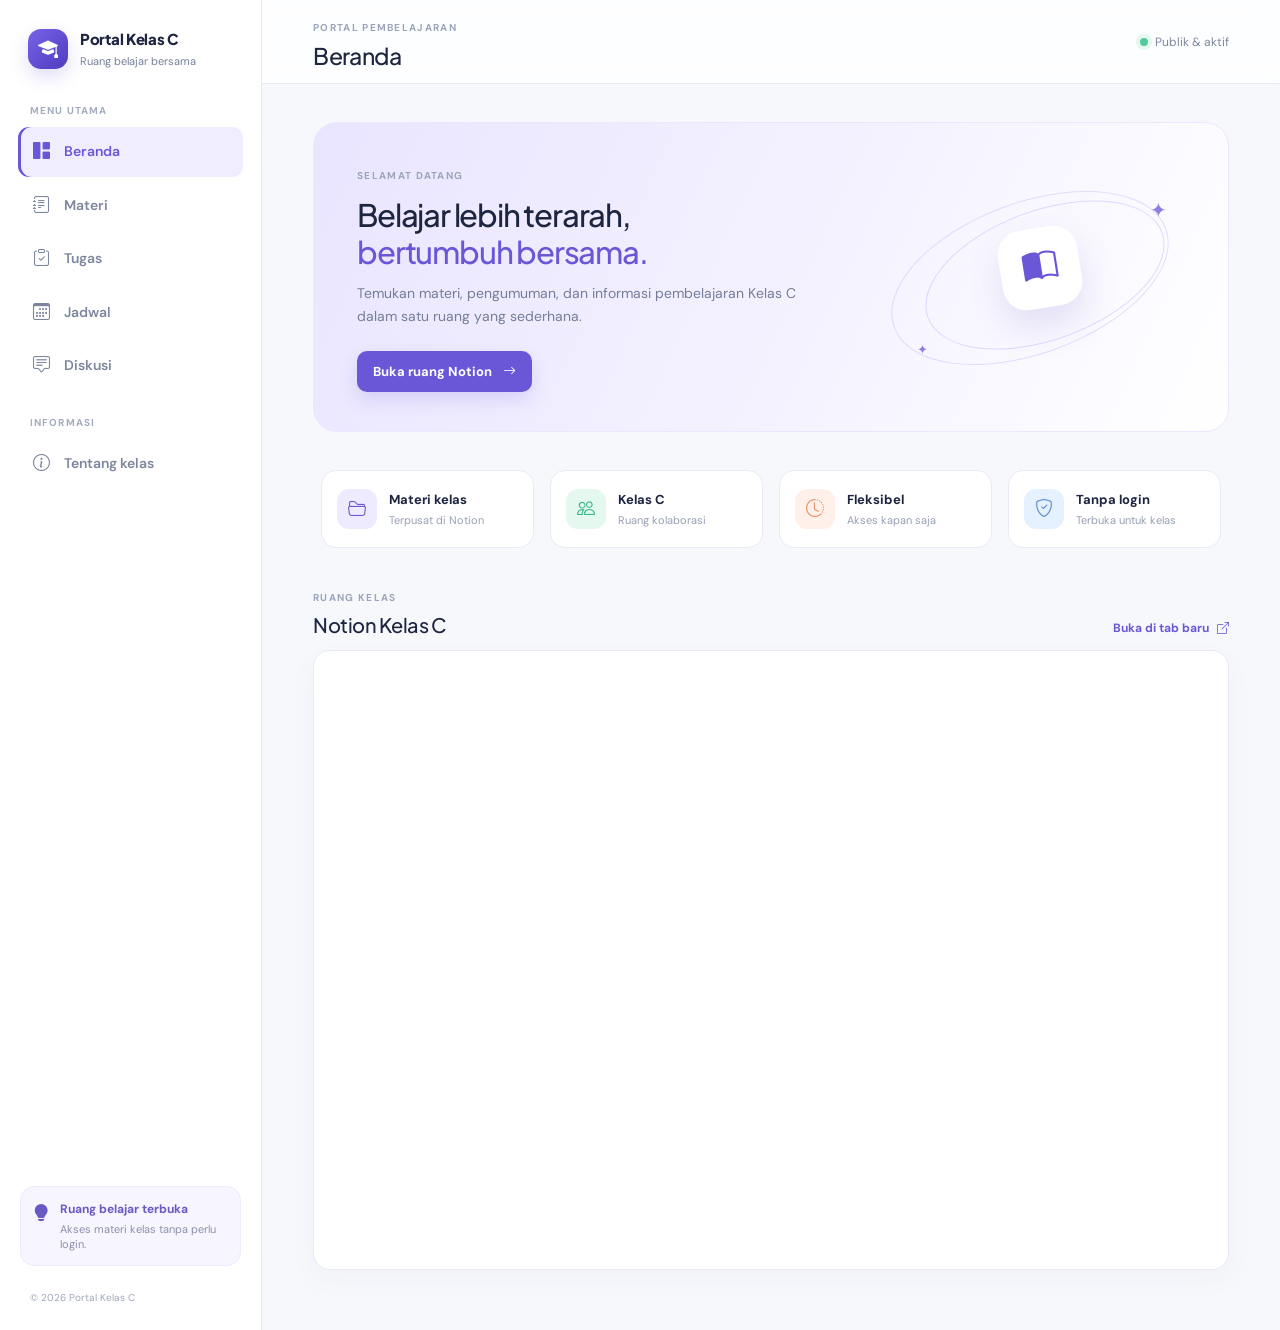
==== index.html @ 954b7478 "minor changes" ====
<!doctype html>
<html lang="id">
  <head>
    <meta charset="utf-8" />
    <meta name="viewport" content="width=device-width, initial-scale=1" />
    <meta name="description" content="Portal pembelajaran Kelas C berbasis Notion." />
    <title>Portal Kelas C</title>

    <link rel="preconnect" href="https://fonts.googleapis.com" />
    <link rel="preconnect" href="https://fonts.gstatic.com" crossorigin />
    <link href="https://fonts.googleapis.com/css2?family=DM+Sans:wght@400;500;600;700&family=Plus+Jakarta+Sans:wght@600;700;800&display=swap" rel="stylesheet" />
    <link href="https://cdn.jsdelivr.net/npm/bootstrap@5.3.3/dist/css/bootstrap.min.css" rel="stylesheet" />
    <link href="https://cdn.jsdelivr.net/npm/bootstrap-icons@1.11.3/font/bootstrap-icons.min.css" rel="stylesheet" />
    <link rel="stylesheet" href="styles.css" />
  </head>
  <body>
    <div class="app-shell">
      <aside class="sidebar" id="sidebar">
        <div class="sidebar-brand">
          <div class="brand-mark"><i class="bi bi-mortarboard-fill"></i></div>
          <div>
            <div class="brand-title">Portal Kelas C</div>
            <div class="brand-subtitle">Ruang belajar bersama</div>
          </div>
        </div>

        <div class="sidebar-label">Menu utama</div>
        <nav class="sidebar-nav" aria-label="Navigasi utama">
          <a class="nav-link active" data-page="home" href="/"><i class="bi bi-grid-1x2-fill"></i><span>Beranda</span></a>
          <a class="nav-link" data-page="materi" href="/materi"><i class="bi bi-journal-text"></i><span>Materi</span></a>
          <a class="nav-link" data-page="tugas" data-deadline-mode href="?deadlinetugas"><i class="bi bi-clipboard-check"></i><span>Tugas</span></a>
          <a class="nav-link" data-page="jadwal" href="/jadwal"><i class="bi bi-calendar3"></i><span>Jadwal</span></a>
          <a class="nav-link" data-page="diskusi" href="/diskusi"><i class="bi bi-chat-square-text"></i><span>Diskusi</span></a>
        </nav>

        <div class="sidebar-label mt-4">Informasi</div>
        <nav class="sidebar-nav" aria-label="Navigasi informasi">
          <a class="nav-link" data-page="tentang" href="/tentang"><i class="bi bi-info-circle"></i><span>Tentang kelas</span></a>
        </nav>

        <div class="sidebar-footer">
          <div class="tip-card">
            <i class="bi bi-lightbulb-fill"></i>
            <div>
              <strong>Ruang belajar terbuka</strong>
              <p>Akses materi kelas tanpa perlu login.</p>
            </div>
          </div>
          <small>© <span id="year"></span> Portal Kelas C</small>
        </div>
      </aside>

      <main class="main-content">
        <header class="topbar">
          <button class="menu-toggle" id="menuToggle" aria-label="Buka menu"><i class="bi bi-list"></i></button>
          <div class="breadcrumb-wrap">
            <span class="eyebrow">Portal pembelajaran</span>
            <h1 id="pageTitle">Beranda</h1>
          </div>
          <div class="topbar-status"><span class="status-dot"></span> Publik &amp; aktif</div>
        </header>

        <div class="page-container">
          <section class="page-section active" id="page-home">
            <div class="welcome-card">
              <div class="welcome-copy">
                <span class="section-kicker">SELAMAT DATANG</span>
                <h2>Belajar lebih terarah,<br /><span>bertumbuh bersama.</span></h2>
                <p>Temukan materi, pengumuman, dan informasi pembelajaran Kelas C dalam satu ruang yang sederhana.</p>
                <button class="btn btn-primary-soft" data-scroll="notionPanel">Buka ruang Notion <i class="bi bi-arrow-right ms-2"></i></button>
              </div>
              <div class="welcome-art" aria-hidden="true">
                <div class="art-orbit orbit-one"></div>
                <div class="art-orbit orbit-two"></div>
                <div class="art-book"><i class="bi bi-book-half"></i></div>
                <div class="art-star star-one">✦</div><div class="art-star star-two">✦</div>
              </div>
            </div>

            <div class="row g-3 quick-stats">
              <div class="col-sm-6 col-xl-3"><div class="stat-card"><div class="stat-icon lavender"><i class="bi bi-folder2-open"></i></div><div><strong>Materi kelas</strong><span>Terpusat di Notion</span></div></div></div>
              <div class="col-sm-6 col-xl-3"><div class="stat-card"><div class="stat-icon mint"><i class="bi bi-people"></i></div><div><strong>Kelas C</strong><span>Ruang kolaborasi</span></div></div></div>
              <div class="col-sm-6 col-xl-3"><div class="stat-card"><div class="stat-icon peach"><i class="bi bi-clock-history"></i></div><div><strong>Fleksibel</strong><span>Akses kapan saja</span></div></div></div>
              <div class="col-sm-6 col-xl-3"><div class="stat-card"><div class="stat-icon blue"><i class="bi bi-shield-check"></i></div><div><strong>Tanpa login</strong><span>Terbuka untuk kelas</span></div></div></div>
            </div>

            <div class="section-heading" id="notionPanel"><div><span class="section-kicker">RUANG KELAS</span><h3>Notion Kelas C</h3></div><a class="text-link" href="https://wood-foundation-baf.notion.site/ebd//3daf5ba699fa806cb66ff580f8eb1589?v=40bf5ba699fa80c585e3000c53ea7793" target="_blank" rel="noopener">Buka di tab baru <i class="bi bi-box-arrow-up-right"></i></a></div>
            <div class="notion-card">
              <iframe title="Notion Kelas C" src="https://wood-foundation-baf.notion.site/ebd//3daf5ba699fa806cb66ff580f8eb1589?v=40bf5ba699fa80c585e3000c53ea7793" loading="lazy" allowfullscreen></iframe>
            </div>
          </section>

          <section class="page-section" id="page-materi"><div class="empty-state"><div class="empty-icon"><i class="bi bi-journal-text"></i></div><span class="section-kicker">MENU MATERI</span><h2>Materi pembelajaran</h2><p>Menu ini siap diisi dengan daftar modul, bahan bacaan, dan tautan pembelajaran Kelas C.</p><button class="btn btn-primary-soft" data-page="home">Kembali ke beranda</button></div></section>
          <section class="page-section" id="page-tugas"><div class="empty-state"><div class="empty-icon"><i class="bi bi-clipboard-check"></i></div><span class="section-kicker">MENU TUGAS</span><h2>Deadline tugas</h2><p>Gunakan mode Notion penuh untuk melihat daftar tugas, tenggat waktu, dan tautan pengumpulan.</p><button class="btn btn-primary-soft" data-page="home">Kembali ke beranda</button></div></section>
          <section class="page-section" id="page-jadwal"><div class="empty-state"><div class="empty-icon"><i class="bi bi-calendar3"></i></div><span class="section-kicker">MENU JADWAL</span><h2>Jadwal kelas</h2><p>Gunakan halaman ini untuk menampilkan jadwal pertemuan, agenda, dan pengingat penting kelas.</p><button class="btn btn-primary-soft" data-page="home">Kembali ke beranda</button></div></section>
          <section class="page-section" id="page-diskusi"><div class="empty-state"><div class="empty-icon"><i class="bi bi-chat-square-text"></i></div><span class="section-kicker">MENU DISKUSI</span><h2>Ruang diskusi</h2><p>Halaman ini dapat dikembangkan untuk menampung forum diskusi atau tautan grup komunikasi kelas.</p><button class="btn btn-primary-soft" data-page="home">Kembali ke beranda</button></div></section>
          <section class="page-section" id="page-tentang"><div class="empty-state"><div class="empty-icon"><i class="bi bi-info-circle"></i></div><span class="section-kicker">TENTANG PORTAL</span><h2>Portal Kelas C</h2><p>Portal sederhana untuk menghubungkan anggota kelas dengan materi dan informasi pembelajaran secara terbuka.</p><button class="btn btn-primary-soft" data-page="home">Kembali ke beranda</button></div></section>
        </div>
      </main>
    </div>
    <div class="sidebar-backdrop" id="sidebarBackdrop"></div>
    <script src="https://cdn.jsdelivr.net/npm/bootstrap@5.3.3/dist/js/bootstrap.bundle.min.js"></script>
    <script src="script.js"></script>
  </body>
</html>
---- styles.css ----
:root{--ink:#1d2540;--muted:#76809a;--line:#e8ebf3;--purple:#6957d8;--purple-dark:#5141bd;--surface:#fff;--bg:#f7f8fc}*{box-sizing:border-box}body{margin:0;background:var(--bg);color:var(--ink);font-family:'DM Sans',sans-serif}.app-shell{min-height:100vh;display:flex}.sidebar{width:262px;flex:0 0 262px;background:#fff;border-right:1px solid var(--line);padding:28px 18px 22px;display:flex;flex-direction:column;min-height:100vh;z-index:20}.sidebar-brand{display:flex;gap:12px;align-items:center;padding:0 10px 34px}.brand-mark{width:40px;height:40px;border-radius:13px;background:linear-gradient(135deg,#7664e7,#4e3bc1);color:white;display:grid;place-items:center;font-size:20px;box-shadow:0 8px 18px #6655d632}.brand-title{font-family:'Plus Jakarta Sans',sans-serif;font-size:15px;font-weight:800;letter-spacing:-.3px}.brand-subtitle{font-size:11px;color:var(--muted);margin-top:2px}.sidebar-label{font-size:10px;letter-spacing:.11em;font-weight:700;color:#a3abc0;text-transform:uppercase;padding:0 12px 9px}.sidebar-nav{display:grid;gap:4px}.nav-link{width:100%;display:flex;align-items:center;gap:13px;border:0;background:transparent;color:#7d869e;border-radius:11px;padding:12px 13px;text-align:left;font-size:14px;font-weight:600;transition:.2s;cursor:pointer}.nav-link i{font-size:17px;width:20px;text-align:center}.nav-link:hover{background:#f4f2ff;color:var(--purple)}.nav-link.active{background:#f0edff;color:var(--purple);box-shadow:inset 3px 0 var(--purple)}.sidebar-footer{margin-top:auto}.tip-card{display:flex;gap:10px;background:#f7f5ff;border:1px solid #eeeaff;border-radius:14px;padding:13px 12px;margin:20px 2px 18px;color:#6859c5}.tip-card i{font-size:17px}.tip-card strong{font-size:12px;display:block}.tip-card p{font-size:11px;color:#8c91aa;margin:4px 0 0;line-height:1.35}.sidebar-footer small{font-size:10px;color:#a0a7ba;padding:0 12px}.main-content{min-width:0;flex:1}.topbar{height:84px;background:rgba(255,255,255,.78);border-bottom:1px solid var(--line);display:flex;align-items:center;justify-content:space-between;padding:0 clamp(22px,4vw,56px);backdrop-filter:blur(10px)}.eyebrow,.section-kicker{font-size:10px;letter-spacing:.13em;color:#9ba4ba;font-weight:700;text-transform:uppercase}.topbar h1{font-family:'Plus Jakarta Sans',sans-serif;font-size:23px;margin:4px 0 0;letter-spacing:-.6px}.topbar-status{font-size:12px;color:#7c879e;display:flex;align-items:center;gap:7px}.status-dot{height:8px;width:8px;border-radius:50%;background:#53c99b;box-shadow:0 0 0 4px #e4f8ef}.menu-toggle{display:none;border:0;background:transparent;font-size:23px;color:var(--ink)}.page-container{max-width:1270px;margin:0 auto;padding:38px clamp(22px,4vw,56px) 60px}.page-section{display:none}.page-section.active{display:block}.welcome-card{min-height:268px;display:flex;justify-content:space-between;overflow:hidden;position:relative;border-radius:24px;padding:39px 43px;background:linear-gradient(115deg,#e9e5ff 0%,#f4f1ff 52%,#fff 100%);border:1px solid #ebe7ff}.welcome-copy{max-width:560px;position:relative;z-index:2}.welcome-copy h2{font-family:'Plus Jakarta Sans',sans-serif;font-size:31px;line-height:1.2;letter-spacing:-1.2px;margin:10px 0 12px}.welcome-copy h2 span{color:var(--purple)}.welcome-copy p{font-size:14px;color:#757e98;line-height:1.65;max-width:470px;margin-bottom:22px}.btn-primary-soft{border:0;background:var(--purple);color:#fff;border-radius:10px;padding:11px 16px;font-size:13px;font-weight:700;box-shadow:0 8px 18px #6957d82d}.btn-primary-soft:hover{background:var(--purple-dark);color:#fff}.welcome-art{width:300px;position:relative;flex:0 0 300px}.art-orbit{position:absolute;border:1px solid #a698f14d;border-radius:50%;transform:rotate(-20deg)}.orbit-one{width:290px;height:152px;top:40px;left:0}.orbit-two{width:250px;height:130px;top:48px;left:35px;border-color:#c9c1ff99}.art-book{position:absolute;top:66px;left:115px;width:80px;height:80px;background:#fff;border-radius:24px;display:grid;place-items:center;color:var(--purple);font-size:34px;box-shadow:0 18px 35px #6758bd28;transform:rotate(-9deg)}.art-star{position:absolute;color:#8c7fe1;font-size:20px}.star-one{top:33px;right:18px}.star-two{bottom:33px;left:32px;font-size:13px}.quick-stats{margin:22px 0 36px}.stat-card{height:78px;background:#fff;border:1px solid var(--line);border-radius:15px;display:flex;align-items:center;gap:12px;padding:13px 15px}.stat-icon{width:40px;height:40px;border-radius:12px;display:grid;place-items:center;font-size:18px}.stat-icon.lavender{background:#eeeaff;color:#6a5bd2}.stat-icon.mint{background:#e4f8ef;color:#38b787}.stat-icon.peach{background:#fff0e9;color:#e49167}.stat-icon.blue{background:#e6f1ff;color:#5d8ed2}.stat-card strong,.stat-card span{display:block}.stat-card strong{font-size:13px;margin-bottom:2px}.stat-card span{font-size:11px;color:#969fb4}.section-heading{display:flex;align-items:end;justify-content:space-between;margin-bottom:13px}.section-heading h3{font-family:'Plus Jakarta Sans',sans-serif;font-size:20px;letter-spacing:-.5px;margin:5px 0 0}.text-link{color:var(--purple);font-weight:700;font-size:12px;text-decoration:none}.text-link i{margin-left:5px}.notion-card{height:620px;background:#fff;border:1px solid var(--line);border-radius:17px;overflow:hidden;box-shadow:0 10px 30px #29325d08}.notion-card iframe{width:100%;height:100%;border:0}.empty-state{min-height:480px;background:#fff;border:1px solid var(--line);border-radius:20px;display:flex;flex-direction:column;align-items:center;justify-content:center;text-align:center;padding:35px}.empty-icon{width:70px;height:70px;display:grid;place-items:center;background:#eeeaff;color:var(--purple);border-radius:22px;font-size:28px;margin-bottom:20px}.empty-state h2{font-family:'Plus Jakarta Sans',sans-serif;font-size:24px;margin:10px 0}.empty-state p{max-width:500px;color:var(--muted);font-size:14px;line-height:1.65;margin:0 0 23px}.sidebar-backdrop{display:none}
@media(max-width:900px){.sidebar{position:fixed;left:-280px;top:0;transition:left .25s;box-shadow:10px 0 35px #20264118}.sidebar.open{left:0}.sidebar-backdrop{position:fixed;inset:0;background:#20264155;z-index:15}.sidebar-backdrop.show{display:block}.menu-toggle{display:block}.topbar{padding:0 22px;gap:14px}.breadcrumb-wrap{margin-right:auto}.topbar-status{font-size:11px}.page-container{padding:26px 22px 45px}.welcome-card{padding:32px 28px}.welcome-art{opacity:.65;transform:scale(.9);transform-origin:right center;margin-right:-35px}}
@media(max-width:600px){.topbar{height:76px}.topbar h1{font-size:20px}.topbar-status{display:none}.page-container{padding:20px 15px 35px}.welcome-card{min-height:350px;padding:27px 24px}.welcome-copy h2{font-size:27px}.welcome-copy p{font-size:13px}.welcome-art{position:absolute;right:-50px;bottom:-15px;opacity:.38;transform:scale(.8)}.section-heading{align-items:start;gap:12px;flex-direction:column}.notion-card{height:540px}.quick-stats{margin-bottom:30px}.stat-card{height:70px}.empty-state{min-height:400px}}
html:has(body.notion-focus-mode),body.notion-focus-mode{height:100%;overflow:hidden;background:#fff}body.notion-focus-mode .sidebar,body.notion-focus-mode .topbar,body.notion-focus-mode .sidebar-backdrop{display:none!important}body.notion-focus-mode .app-shell,body.notion-focus-mode .main-content,body.notion-focus-mode .page-container,body.notion-focus-mode #page-home{height:100vh;min-height:100vh}body.notion-focus-mode .page-container{max-width:none;padding:0}body.notion-focus-mode #page-home .welcome-card,body.notion-focus-mode #page-home .quick-stats,body.notion-focus-mode #page-home .section-heading{display:none}body.notion-focus-mode #page-home .notion-card{height:100vh;border:0;border-radius:0;box-shadow:none}body.notion-focus-mode #page-home .notion-card iframe{display:block;height:100vh}
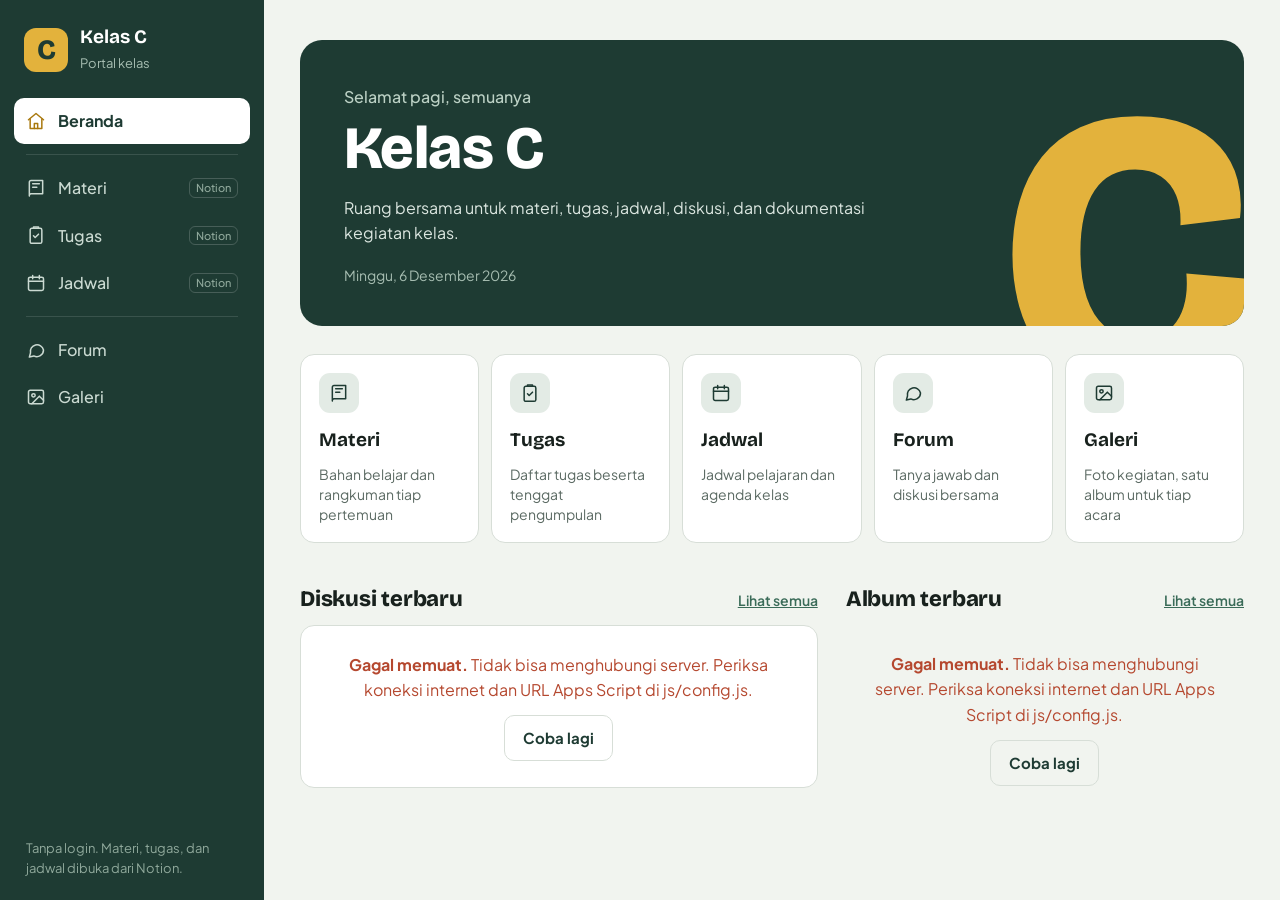
==== commit 09a28360: "revisi" ====
--- a/index.html
+++ b/index.html
@@ -1,105 +1,74 @@
-<!doctype html>
+<!DOCTYPE html>
 <html lang="id">
-  <head>
-    <meta charset="utf-8" />
-    <meta name="viewport" content="width=device-width, initial-scale=1" />
-    <meta name="description" content="Portal pembelajaran Kelas C berbasis Notion." />
-    <title>Portal Kelas C</title>
+<head>
+  <meta charset="UTF-8">
+  <meta name="viewport" content="width=device-width, initial-scale=1">
+  <title>Portal Kelas C</title>
+  <meta name="description" content="Portal Kelas C: materi, tugas, jadwal, forum diskusi, dan galeri kegiatan.">
+  <meta name="theme-color" content="#1E3B33">
+  <link rel="icon" href="data:image/svg+xml,%3Csvg xmlns='http://www.w3.org/2000/svg' viewBox='0 0 64 64'%3E%3Crect width='64' height='64' rx='14' fill='%23E3B23C'/%3E%3Ctext x='50%25' y='56%25' text-anchor='middle' dominant-baseline='middle' font-family='Arial' font-weight='700' font-size='40' fill='%231E3B33'%3EC%3C/text%3E%3C/svg%3E">
+  <link rel="preconnect" href="https://fonts.googleapis.com">
+  <link rel="preconnect" href="https://fonts.gstatic.com" crossorigin>
+  <link href="https://fonts.googleapis.com/css2?family=Bricolage+Grotesque:opsz,wght@12..96,600;12..96,800&family=Plus+Jakarta+Sans:wght@400;500;600;700&display=swap" rel="stylesheet">
+  <link rel="stylesheet" href="css/style.css">
+</head>
+<body>
 
-    <link rel="preconnect" href="https://fonts.googleapis.com" />
-    <link rel="preconnect" href="https://fonts.gstatic.com" crossorigin />
-    <link href="https://fonts.googleapis.com/css2?family=DM+Sans:wght@400;500;600;700&family=Plus+Jakarta+Sans:wght@600;700;800&display=swap" rel="stylesheet" />
-    <link href="https://cdn.jsdelivr.net/npm/bootstrap@5.3.3/dist/css/bootstrap.min.css" rel="stylesheet" />
-    <link href="https://cdn.jsdelivr.net/npm/bootstrap-icons@1.11.3/font/bootstrap-icons.min.css" rel="stylesheet" />
-    <link rel="stylesheet" href="styles.css" />
-  </head>
-  <body>
-    <div class="app-shell">
-      <aside class="sidebar" id="sidebar">
-        <div class="sidebar-brand">
-          <div class="brand-mark"><i class="bi bi-mortarboard-fill"></i></div>
-          <div>
-            <div class="brand-title">Portal Kelas C</div>
-            <div class="brand-subtitle">Ruang belajar bersama</div>
-          </div>
-        </div>
+  <!-- Sidebar -->
+  <aside class="sidebar" id="sidebar" aria-label="Menu utama">
+    <a class="merek" href="#beranda">
+      <span class="merek-huruf" id="merekHuruf">C</span>
+      <span><strong id="merekNama">Kelas C</strong><small>Portal kelas</small></span>
+    </a>
+    <nav class="nav" id="nav"></nav>
+    <p class="sidebar-kaki">Tanpa login. Materi, tugas, dan jadwal dibuka dari Notion.</p>
+  </aside>
+  <div class="tirai" id="tirai" hidden></div>
 
-        <div class="sidebar-label">Menu utama</div>
-        <nav class="sidebar-nav" aria-label="Navigasi utama">
-          <a class="nav-link active" data-page="home" href="/"><i class="bi bi-grid-1x2-fill"></i><span>Beranda</span></a>
-          <a class="nav-link" data-page="materi" href="/materi"><i class="bi bi-journal-text"></i><span>Materi</span></a>
-          <a class="nav-link" data-page="tugas" data-deadline-mode href="?deadlinetugas"><i class="bi bi-clipboard-check"></i><span>Tugas</span></a>
-          <a class="nav-link" data-page="jadwal" href="/jadwal"><i class="bi bi-calendar3"></i><span>Jadwal</span></a>
-          <a class="nav-link" data-page="diskusi" href="/diskusi"><i class="bi bi-chat-square-text"></i><span>Diskusi</span></a>
-        </nav>
+  <!-- Isi utama -->
+  <div class="utama">
+    <header class="bilah-atas">
+      <button class="tombol-menu" id="tombolMenu" type="button" aria-label="Buka menu"
+              aria-controls="sidebar" aria-expanded="false" data-ikon="menu"></button>
+      <span class="bilah-judul" id="bilahJudul">Kelas C</span>
+    </header>
+    <main id="view" tabindex="-1"></main>
+  </div>
 
-        <div class="sidebar-label mt-4">Informasi</div>
-        <nav class="sidebar-nav" aria-label="Navigasi informasi">
-          <a class="nav-link" data-page="tentang" href="/tentang"><i class="bi bi-info-circle"></i><span>Tentang kelas</span></a>
-        </nav>
+  <!-- Lapisan Notion layar penuh -->
+  <section class="notion" id="notion" hidden aria-label="Halaman Notion">
+    <div class="notion-bar">
+      <button class="tombol-kembali" id="notionKembali" type="button" data-ikon="kembali">Beranda</button>
+      <strong class="notion-judul" id="notionJudul"></strong>
+      <div class="notion-aksi">
+        <a class="tombol-ikon" id="notionBaru" target="_blank" rel="noopener"
+           title="Buka di tab baru" aria-label="Buka di tab baru" data-ikon="keluar"></a>
+        <button class="tombol-ikon" id="notionPenuh" type="button"
+                title="Layar penuh" aria-label="Layar penuh" data-ikon="perbesar"></button>
+      </div>
+    </div>
+    <div class="notion-isi">
+      <div class="notion-muat" id="notionMuat"><span class="putar"></span><span>Memuat halaman…</span></div>
+      <iframe id="notionFrame" title="Konten Notion" allow="fullscreen; clipboard-write"></iframe>
+      <div class="notion-kosong" id="notionKosong" hidden></div>
+    </div>
+  </section>
 
-        <div class="sidebar-footer">
-          <div class="tip-card">
-            <i class="bi bi-lightbulb-fill"></i>
-            <div>
-              <strong>Ruang belajar terbuka</strong>
-              <p>Akses materi kelas tanpa perlu login.</p>
-            </div>
-          </div>
-          <small>© <span id="year"></span> Portal Kelas C</small>
-        </div>
-      </aside>
+  <!-- Penampil foto -->
+  <div class="lightbox" id="lightbox" hidden role="dialog" aria-modal="true" aria-label="Penampil foto">
+    <button class="lb-tombol lb-tutup" id="lbTutup" type="button" aria-label="Tutup" data-ikon="tutup"></button>
+    <button class="lb-tombol lb-sebelum" id="lbSebelum" type="button" aria-label="Foto sebelumnya" data-ikon="kiri"></button>
+    <figure class="lb-figur">
+      <img id="lbGambar" alt="">
+      <figcaption id="lbKet"></figcaption>
+    </figure>
+    <button class="lb-tombol lb-berikut" id="lbBerikut" type="button" aria-label="Foto berikutnya" data-ikon="kanan"></button>
+    <a class="lb-unduh" id="lbUnduh" target="_blank" rel="noopener" data-ikon="unduh">Unduh</a>
+  </div>
 
-      <main class="main-content">
-        <header class="topbar">
-          <button class="menu-toggle" id="menuToggle" aria-label="Buka menu"><i class="bi bi-list"></i></button>
-          <div class="breadcrumb-wrap">
-            <span class="eyebrow">Portal pembelajaran</span>
-            <h1 id="pageTitle">Beranda</h1>
-          </div>
-          <div class="topbar-status"><span class="status-dot"></span> Publik &amp; aktif</div>
-        </header>
+  <div class="toast" id="toast" role="status" aria-live="polite"></div>
 
-        <div class="page-container">
-          <section class="page-section active" id="page-home">
-            <div class="welcome-card">
-              <div class="welcome-copy">
-                <span class="section-kicker">SELAMAT DATANG</span>
-                <h2>Belajar lebih terarah,<br /><span>bertumbuh bersama.</span></h2>
-                <p>Temukan materi, pengumuman, dan informasi pembelajaran Kelas C dalam satu ruang yang sederhana.</p>
-                <button class="btn btn-primary-soft" data-scroll="notionPanel">Buka ruang Notion <i class="bi bi-arrow-right ms-2"></i></button>
-              </div>
-              <div class="welcome-art" aria-hidden="true">
-                <div class="art-orbit orbit-one"></div>
-                <div class="art-orbit orbit-two"></div>
-                <div class="art-book"><i class="bi bi-book-half"></i></div>
-                <div class="art-star star-one">✦</div><div class="art-star star-two">✦</div>
-              </div>
-            </div>
-
-            <div class="row g-3 quick-stats">
-              <div class="col-sm-6 col-xl-3"><div class="stat-card"><div class="stat-icon lavender"><i class="bi bi-folder2-open"></i></div><div><strong>Materi kelas</strong><span>Terpusat di Notion</span></div></div></div>
-              <div class="col-sm-6 col-xl-3"><div class="stat-card"><div class="stat-icon mint"><i class="bi bi-people"></i></div><div><strong>Kelas C</strong><span>Ruang kolaborasi</span></div></div></div>
-              <div class="col-sm-6 col-xl-3"><div class="stat-card"><div class="stat-icon peach"><i class="bi bi-clock-history"></i></div><div><strong>Fleksibel</strong><span>Akses kapan saja</span></div></div></div>
-              <div class="col-sm-6 col-xl-3"><div class="stat-card"><div class="stat-icon blue"><i class="bi bi-shield-check"></i></div><div><strong>Tanpa login</strong><span>Terbuka untuk kelas</span></div></div></div>
-            </div>
-
-            <div class="section-heading" id="notionPanel"><div><span class="section-kicker">RUANG KELAS</span><h3>Notion Kelas C</h3></div><a class="text-link" href="https://wood-foundation-baf.notion.site/ebd//3daf5ba699fa806cb66ff580f8eb1589?v=40bf5ba699fa80c585e3000c53ea7793" target="_blank" rel="noopener">Buka di tab baru <i class="bi bi-box-arrow-up-right"></i></a></div>
-            <div class="notion-card">
-              <iframe title="Notion Kelas C" src="https://wood-foundation-baf.notion.site/ebd//3daf5ba699fa806cb66ff580f8eb1589?v=40bf5ba699fa80c585e3000c53ea7793" loading="lazy" allowfullscreen></iframe>
-            </div>
-          </section>
-
-          <section class="page-section" id="page-materi"><div class="empty-state"><div class="empty-icon"><i class="bi bi-journal-text"></i></div><span class="section-kicker">MENU MATERI</span><h2>Materi pembelajaran</h2><p>Menu ini siap diisi dengan daftar modul, bahan bacaan, dan tautan pembelajaran Kelas C.</p><button class="btn btn-primary-soft" data-page="home">Kembali ke beranda</button></div></section>
-          <section class="page-section" id="page-tugas"><div class="empty-state"><div class="empty-icon"><i class="bi bi-clipboard-check"></i></div><span class="section-kicker">MENU TUGAS</span><h2>Deadline tugas</h2><p>Gunakan mode Notion penuh untuk melihat daftar tugas, tenggat waktu, dan tautan pengumpulan.</p><button class="btn btn-primary-soft" data-page="home">Kembali ke beranda</button></div></section>
-          <section class="page-section" id="page-jadwal"><div class="empty-state"><div class="empty-icon"><i class="bi bi-calendar3"></i></div><span class="section-kicker">MENU JADWAL</span><h2>Jadwal kelas</h2><p>Gunakan halaman ini untuk menampilkan jadwal pertemuan, agenda, dan pengingat penting kelas.</p><button class="btn btn-primary-soft" data-page="home">Kembali ke beranda</button></div></section>
-          <section class="page-section" id="page-diskusi"><div class="empty-state"><div class="empty-icon"><i class="bi bi-chat-square-text"></i></div><span class="section-kicker">MENU DISKUSI</span><h2>Ruang diskusi</h2><p>Halaman ini dapat dikembangkan untuk menampung forum diskusi atau tautan grup komunikasi kelas.</p><button class="btn btn-primary-soft" data-page="home">Kembali ke beranda</button></div></section>
-          <section class="page-section" id="page-tentang"><div class="empty-state"><div class="empty-icon"><i class="bi bi-info-circle"></i></div><span class="section-kicker">TENTANG PORTAL</span><h2>Portal Kelas C</h2><p>Portal sederhana untuk menghubungkan anggota kelas dengan materi dan informasi pembelajaran secara terbuka.</p><button class="btn btn-primary-soft" data-page="home">Kembali ke beranda</button></div></section>
-        </div>
-      </main>
-    </div>
-    <div class="sidebar-backdrop" id="sidebarBackdrop"></div>
-    <script src="https://cdn.jsdelivr.net/npm/bootstrap@5.3.3/dist/js/bootstrap.bundle.min.js"></script>
-    <script src="script.js"></script>
-  </body>
+  <script src="js/config.js"></script>
+  <script src="js/app.js"></script>
+</body>
 </html>
--- a/css/style.css
+++ b/css/style.css
@@ -0,0 +1,382 @@
+/* Portal Kelas C: gaya tampilan */
+:root {
+  --hijau: #1E3B33;       /* warna papan tulis */
+  --hijau-2: #28503F;
+  --hijau-3: #3A6B58;
+  --kertas: #F1F4EF;
+  --putih: #FFFFFF;
+  --tinta: #18211D;
+  --abu: #5B6A63;
+  --garis: #D7DED7;
+  --kunyit: #E3B23C;      /* aksen */
+  --kunyit-tua: #A9790F;
+  --bata: #B5482F;        /* galat */
+  --font-judul: "Bricolage Grotesque", system-ui, sans-serif;
+  --font: "Plus Jakarta Sans", system-ui, -apple-system, "Segoe UI", sans-serif;
+  --lebar-sidebar: 264px;
+  --r: 14px;
+  --r-kecil: 9px;
+}
+
+* { box-sizing: border-box; }
+[hidden] { display: none !important; }
+html { -webkit-text-size-adjust: 100%; }
+body {
+  margin: 0;
+  font-family: var(--font);
+  font-size: 16px;
+  line-height: 1.6;
+  color: var(--tinta);
+  background: var(--kertas);
+}
+body.terkunci { overflow: hidden; }
+img { max-width: 100%; display: block; }
+a { color: inherit; }
+code { font-size: .92em; background: rgba(30,59,51,.08); padding: 1px 6px; border-radius: 5px; }
+h1, h2, h3 { font-family: var(--font-judul); font-weight: 800; line-height: 1.15; margin: 0; letter-spacing: -0.01em; }
+:focus-visible { outline: 3px solid var(--kunyit); outline-offset: 2px; }
+main:focus { outline: none; }
+.sr-only { position: absolute; width: 1px; height: 1px; padding: 0; margin: -1px; overflow: hidden; clip: rect(0,0,0,0); border: 0; }
+
+.ikon {
+  width: 20px; height: 20px; flex: none;
+  fill: none; stroke: currentColor; stroke-width: 1.8;
+  stroke-linecap: round; stroke-linejoin: round;
+}
+
+/* ---------- Sidebar ---------- */
+.sidebar {
+  position: fixed; inset: 0 auto 0 0; width: var(--lebar-sidebar);
+  background: var(--hijau); color: #E5EDE8;
+  display: flex; flex-direction: column;
+  padding: 22px 14px; z-index: 40; overflow-y: auto;
+}
+.merek { display: flex; align-items: center; gap: 12px; text-decoration: none; padding: 4px 10px 24px; }
+.merek-huruf {
+  width: 44px; height: 44px; border-radius: 12px;
+  background: var(--kunyit); color: var(--hijau);
+  font-family: var(--font-judul); font-weight: 800; font-size: 28px;
+  display: grid; place-items: center;
+}
+.merek strong { display: block; font-family: var(--font-judul); font-size: 19px; color: #fff; line-height: 1.2; }
+.merek small { font-size: 13px; color: #A6BDB1; }
+
+.nav { display: flex; flex-direction: column; gap: 2px; }
+.nav a {
+  display: flex; align-items: center; gap: 12px;
+  padding: 10px 12px; border-radius: 10px;
+  text-decoration: none; color: #CBDAD2; font-weight: 500;
+}
+.nav a span { flex: 1; }
+.nav a small { font-size: 11px; color: #8FA89B; border: 1px solid rgba(255,255,255,.18); border-radius: 6px; padding: 0 6px; }
+.nav a:hover { background: var(--hijau-2); color: #fff; }
+.nav a[aria-current="page"] { background: #fff; color: var(--hijau); font-weight: 700; }
+.nav a[aria-current="page"] .ikon { color: var(--kunyit-tua); }
+.nav a[aria-current="page"] small { color: var(--abu); border-color: var(--garis); }
+.nav-pisah { height: 1px; background: rgba(255,255,255,.12); margin: 8px 12px; }
+.sidebar-kaki { margin: auto 0 0; padding: 18px 12px 0; font-size: 13px; line-height: 1.5; color: #8FA89B; }
+
+/* ---------- Tata letak ---------- */
+.utama { margin-left: var(--lebar-sidebar); min-height: 100vh; }
+.bilah-atas { display: none; }
+#view { max-width: 1040px; margin: 0 auto; padding: 40px 36px 72px; }
+
+/* ---------- Beranda ---------- */
+.sambut {
+  position: relative; overflow: hidden;
+  background: var(--hijau); color: #fff;
+  border-radius: 22px; padding: 44px 44px 40px; min-height: 260px;
+  display: flex; flex-direction: column; justify-content: flex-end;
+}
+.sambut > *:not(.sambut-huruf) { position: relative; z-index: 1; }
+.sambut-huruf {
+  position: absolute; right: -10px; bottom: -0.32em;
+  font-family: var(--font-judul); font-weight: 800;
+  font-size: clamp(240px, 34vw, 400px); line-height: 1;
+  color: var(--kunyit); pointer-events: none; user-select: none;
+  animation: huruf-masuk .8s cubic-bezier(.2,.7,.2,1) both;
+}
+@keyframes huruf-masuk { from { transform: translateY(60px) rotate(-8deg); opacity: 0; } }
+.sambut .salam { margin: 0 0 4px; color: #BCD1C5; font-weight: 500; }
+.sambut h1 { font-size: clamp(38px, 6vw, 60px); max-width: 11ch; }
+.sambut-sub { margin: 12px 0 0; max-width: 46ch; color: #DCE7E1; }
+.sambut .tanggal { margin: 18px 0 0; font-size: 14px; color: #A6BDB1; }
+
+.pintasan {
+  display: grid; grid-template-columns: repeat(auto-fill, minmax(178px, 1fr));
+  gap: 12px; margin: 28px 0 44px;
+}
+.pintasan a {
+  display: flex; flex-direction: column; gap: 8px;
+  padding: 18px; background: var(--putih);
+  border: 1px solid var(--garis); border-radius: var(--r);
+  text-decoration: none;
+}
+.pintasan a:hover { border-color: var(--hijau-3); }
+.pintasan strong { font-family: var(--font-judul); font-size: 19px; margin-top: 4px; }
+.pintasan .ket { font-size: 14px; color: var(--abu); line-height: 1.45; }
+.ikon-kotak {
+  width: 40px; height: 40px; border-radius: 11px;
+  background: #E3EBE5; color: var(--hijau);
+  display: grid; place-items: center;
+}
+.ikon-kotak.besar { width: 64px; height: 64px; border-radius: 18px; margin: 0 auto 16px; }
+.ikon-kotak.besar .ikon { width: 30px; height: 30px; }
+
+.dua-kolom { display: grid; grid-template-columns: 1.3fr 1fr; gap: 28px; align-items: start; }
+.judul-bagian { display: flex; align-items: baseline; justify-content: space-between; gap: 12px; margin-bottom: 12px; }
+.judul-bagian h2 { font-size: 22px; }
+.judul-bagian a { font-size: 14px; font-weight: 600; color: var(--hijau-3); }
+
+.album-mini { display: grid; gap: 10px; }
+.album-mini-item {
+  display: flex; align-items: center; gap: 12px; text-decoration: none;
+  background: var(--putih); border: 1px solid var(--garis); border-radius: var(--r); padding: 10px;
+}
+.album-mini-item:hover { border-color: var(--hijau-3); }
+.mini-sampul {
+  width: 64px; height: 64px; border-radius: 10px; overflow: hidden; flex: none;
+  background: #DDE5DF; color: var(--hijau-3); display: grid; place-items: center;
+}
+.mini-sampul img { width: 100%; height: 100%; object-fit: cover; }
+.album-mini-item strong { display: block; line-height: 1.3; }
+.album-mini-item small { color: var(--abu); font-size: 13px; }
+
+/* ---------- Kepala halaman ---------- */
+.hal-kepala { margin-bottom: 26px; }
+.hal-kepala h1 { font-size: clamp(32px, 4.4vw, 44px); margin-bottom: 8px; }
+.hal-kepala p { margin: 0; color: var(--abu); max-width: 62ch; }
+.hal-kepala .meta { margin-bottom: 8px; }
+.tautan-kembali {
+  display: inline-flex; align-items: center; gap: 6px;
+  margin-bottom: 18px; font-weight: 600; font-size: 15px;
+  color: var(--hijau-3); text-decoration: none;
+}
+.tautan-kembali:hover { text-decoration: underline; }
+
+/* ---------- Panel & formulir ---------- */
+.panel {
+  background: var(--putih); border: 1px solid var(--garis);
+  border-radius: var(--r); padding: 18px 22px; margin-bottom: 24px;
+}
+.panel h3 { font-size: 19px; margin-bottom: 14px; }
+.lipat > summary {
+  display: flex; align-items: center; gap: 10px; cursor: pointer;
+  font-weight: 700; color: var(--hijau); list-style: none;
+}
+.lipat > summary::-webkit-details-marker { display: none; }
+.lipat[open] > summary { margin-bottom: 18px; }
+.lipat > summary .ikon { transition: transform .2s; }
+.lipat[open] > summary .ikon { transform: rotate(45deg); }
+
+.form { display: grid; gap: 14px; }
+.baris { display: grid; grid-template-columns: 1fr 1fr; gap: 14px; }
+.isian { display: grid; gap: 6px; font-size: 14px; font-weight: 600; }
+input, textarea {
+  font: inherit; font-weight: 400; width: 100%;
+  padding: 10px 12px; border: 1px solid #C3CEC6; border-radius: var(--r-kecil);
+  background: #FBFCFA; color: var(--tinta);
+}
+input:focus, textarea:focus { outline: none; border-color: var(--hijau-3); box-shadow: 0 0 0 3px rgba(58,107,88,.2); }
+textarea { min-height: 130px; resize: vertical; }
+textarea.pendek { min-height: 80px; }
+
+.tombol {
+  display: inline-flex; align-items: center; justify-content: center; gap: 8px;
+  font: inherit; font-weight: 700; font-size: 15px;
+  padding: 10px 18px; border-radius: 10px; border: 0;
+  background: var(--hijau); color: #fff; cursor: pointer; text-decoration: none;
+}
+.tombol:hover { background: var(--hijau-2); }
+.tombol:disabled { opacity: .6; cursor: progress; }
+.tombol.sekunder { background: transparent; color: var(--hijau); border: 1px solid var(--garis); }
+.tombol.sekunder:hover { border-color: var(--hijau-3); }
+.baris-aksi { display: flex; align-items: center; gap: 14px; flex-wrap: wrap; }
+.progres { font-size: 14px; color: var(--abu); }
+
+/* ---------- Status ---------- */
+.memuat { display: flex; align-items: center; gap: 10px; padding: 22px; color: var(--abu); grid-column: 1 / -1; }
+.putar {
+  width: 20px; height: 20px; flex: none; border-radius: 50%;
+  border: 3px solid var(--garis); border-top-color: var(--hijau);
+  animation: putar .8s linear infinite;
+}
+@keyframes putar { to { transform: rotate(360deg); } }
+.kosong { padding: 26px 22px; color: var(--abu); text-align: center; grid-column: 1 / -1; }
+.kosong.galat { color: var(--bata); }
+.kosong.galat .tombol { margin-top: 12px; }
+.catatan {
+  border: 1px dashed var(--kunyit-tua); background: #FCF5E3;
+  border-radius: var(--r); padding: 16px 18px; color: #574311; margin-bottom: 24px;
+}
+
+/* ---------- Forum ---------- */
+.daftar-topik { background: var(--putih); border: 1px solid var(--garis); border-radius: var(--r); overflow: hidden; }
+.topik { display: block; padding: 18px 22px; border-bottom: 1px solid var(--garis); text-decoration: none; }
+.topik:last-child { border-bottom: 0; }
+.topik:hover { background: #F6F8F5; }
+.topik h3 { font-size: 18px; margin-bottom: 4px; }
+.topik p {
+  margin: 0 0 8px; color: var(--abu); font-size: 15px;
+  display: -webkit-box; -webkit-line-clamp: 2; -webkit-box-orient: vertical; overflow: hidden;
+}
+.ringkas .topik { padding: 14px 18px; }
+.ringkas .topik h3 { font-size: 16px; }
+.meta { display: flex; flex-wrap: wrap; align-items: center; gap: 4px 14px; font-size: 13px; color: var(--abu); margin: 0; }
+.lencana { background: #FBEFCF; color: #6E520C; border-radius: 999px; padding: 1px 10px; font-weight: 600; }
+
+.pos { background: var(--putih); border: 1px solid var(--garis); border-radius: var(--r); padding: 18px 22px; margin-bottom: 12px; }
+.pos-utama { padding: 26px 28px; }
+.pos-utama h1 { font-size: clamp(26px, 3.6vw, 36px); margin-bottom: 18px; }
+.pos-penulis { display: flex; align-items: center; gap: 10px; margin-bottom: 12px; }
+.pos-penulis strong { display: block; font-size: 15px; line-height: 1.3; }
+.pos-penulis span { font-size: 13px; color: var(--abu); }
+.pos-isi { white-space: pre-wrap; overflow-wrap: anywhere; max-width: 72ch; }
+.avatar {
+  width: 36px; height: 36px; border-radius: 50%; flex: none;
+  color: #fff; font-weight: 700; font-size: 13px;
+  display: grid; place-items: center;
+}
+.judul-balasan { font-size: 20px; margin: 30px 0 12px; }
+.daftar-balasan { margin-bottom: 24px; }
+
+/* ---------- Galeri ---------- */
+.album-grid { display: grid; grid-template-columns: repeat(auto-fill, minmax(220px, 1fr)); gap: 28px 24px; }
+.album { display: block; text-decoration: none; }
+.album-sampul {
+  aspect-ratio: 4 / 3; border-radius: 12px; overflow: hidden;
+  background: #DDE5DF; color: var(--hijau-3);
+  display: grid; place-items: center; margin: 0 12px 14px 0;
+  /* tumpukan foto di belakang sampul */
+  box-shadow:
+    6px 6px 0 -1px var(--kertas), 6px 6px 0 0 #C9D3CB,
+    12px 12px 0 -1px var(--kertas), 12px 12px 0 0 #C9D3CB;
+}
+.album-sampul img { width: 100%; height: 100%; object-fit: cover; }
+.album-sampul .ikon { width: 34px; height: 34px; }
+.album:hover .album-sampul { box-shadow:
+    6px 6px 0 -1px var(--kertas), 6px 6px 0 0 var(--hijau-3),
+    12px 12px 0 -1px var(--kertas), 12px 12px 0 0 var(--hijau-3); }
+.album h3 { font-size: 18px; margin-bottom: 4px; }
+
+.zona-unggah {
+  display: grid; justify-items: center; gap: 4px; text-align: center;
+  padding: 26px 18px; border: 2px dashed #B9C6BD; border-radius: var(--r);
+  background: #F7F9F6; cursor: pointer; color: var(--abu); font-size: 14px;
+}
+.zona-unggah strong { color: var(--hijau); font-size: 16px; }
+.zona-unggah .ikon { width: 28px; height: 28px; color: var(--hijau-3); margin-bottom: 4px; }
+.zona-unggah:hover, .zona-unggah.seret { border-color: var(--hijau-3); background: #EEF3EF; }
+.form:focus-within .zona-unggah:has(+ input:focus-visible) { outline: 3px solid var(--kunyit); }
+.pratinjau { display: flex; flex-wrap: wrap; align-items: center; gap: 8px; }
+.pratinjau img { width: 64px; height: 64px; object-fit: cover; border-radius: 8px; }
+.pratinjau span { font-size: 14px; color: var(--abu); margin-left: 4px; }
+
+.foto-grid { display: grid; grid-template-columns: repeat(auto-fill, minmax(160px, 1fr)); gap: 8px; }
+.foto {
+  padding: 0; border: 0; cursor: zoom-in; background: #DDE5DF;
+  aspect-ratio: 1; border-radius: 8px; overflow: hidden;
+}
+.foto img { width: 100%; height: 100%; object-fit: cover; }
+.foto:hover img { opacity: .9; }
+
+/* ---------- Lapisan Notion ---------- */
+.notion { position: fixed; inset: 0; z-index: 100; background: var(--putih); display: flex; flex-direction: column; }
+.notion-bar {
+  height: 58px; flex: none; display: flex; align-items: center; gap: 12px;
+  padding: 0 12px; background: var(--hijau); color: #fff;
+}
+.tombol-kembali {
+  display: inline-flex; align-items: center; gap: 8px;
+  font: inherit; font-weight: 700; font-size: 15px;
+  background: var(--kunyit); color: var(--hijau);
+  border: 0; border-radius: 10px; padding: 8px 14px; cursor: pointer;
+}
+.tombol-kembali:hover { background: #EBC25B; }
+.notion-judul { flex: 1; text-align: center; font-family: var(--font-judul); font-size: 18px; font-weight: 600; }
+.notion-aksi { display: flex; gap: 6px; }
+.tombol-ikon {
+  width: 40px; height: 40px; display: grid; place-items: center;
+  border-radius: 10px; background: transparent; color: #fff; cursor: pointer;
+  border: 1px solid rgba(255,255,255,.22);
+}
+.tombol-ikon:hover { background: var(--hijau-2); }
+.notion-isi { flex: 1; position: relative; background: var(--putih); }
+.notion-isi iframe { position: absolute; inset: 0; width: 100%; height: 100%; border: 0; }
+.notion-muat { position: absolute; inset: 0; display: flex; align-items: center; justify-content: center; gap: 10px; color: var(--abu); }
+.notion-kosong { position: absolute; inset: 0; display: grid; place-items: center; padding: 24px; text-align: center; background: var(--kertas); }
+.notion-kosong h2 { font-size: 26px; margin-bottom: 8px; }
+.notion-kosong p { color: var(--abu); max-width: 44ch; margin: 0 auto 20px; }
+
+/* ---------- Penampil foto ---------- */
+.lightbox {
+  position: fixed; inset: 0; z-index: 200;
+  background: rgba(8,15,12,.95);
+  display: flex; align-items: center; justify-content: center;
+}
+.lb-figur { margin: 0; display: grid; justify-items: center; gap: 14px; padding: 60px 70px 70px; }
+.lb-figur img { max-width: 100%; max-height: calc(100vh - 150px); object-fit: contain; border-radius: 6px; }
+.lb-figur figcaption { color: #D7E3DC; font-size: 14px; text-align: center; display: flex; flex-wrap: wrap; justify-content: center; gap: 4px 16px; }
+.lb-tombol {
+  position: absolute; width: 46px; height: 46px; border-radius: 50%;
+  border: 0; background: rgba(255,255,255,.1); color: #fff; cursor: pointer;
+  display: grid; place-items: center;
+}
+.lb-tombol:hover { background: rgba(255,255,255,.2); }
+.lb-tutup { top: 14px; right: 14px; }
+.lb-sebelum { left: 14px; top: 50%; transform: translateY(-50%); }
+.lb-berikut { right: 14px; top: 50%; transform: translateY(-50%); }
+.lb-unduh {
+  position: absolute; top: 18px; left: 18px;
+  display: inline-flex; align-items: center; gap: 6px;
+  color: #fff; font-weight: 600; font-size: 14px; text-decoration: none;
+  padding: 8px 12px; border-radius: 10px; background: rgba(255,255,255,.1);
+}
+
+/* ---------- Toast ---------- */
+.toast {
+  position: fixed; left: 50%; bottom: 24px; z-index: 300;
+  transform: translate(-50%, 16px); opacity: 0; pointer-events: none;
+  background: var(--tinta); color: #fff; font-weight: 600; font-size: 15px;
+  padding: 12px 18px; border-radius: 12px; max-width: min(92vw, 520px);
+  transition: opacity .2s, transform .2s;
+}
+.toast.tampil { opacity: 1; transform: translate(-50%, 0); }
+.toast.galat { background: var(--bata); }
+
+/* ---------- Layar kecil ---------- */
+@media (max-width: 900px) {
+  .sidebar { transform: translateX(-100%); transition: transform .25s ease; box-shadow: 10px 0 30px rgba(0,0,0,.2); }
+  .sidebar.buka { transform: none; }
+  .tirai { position: fixed; inset: 0; background: rgba(10,20,16,.45); z-index: 35; }
+  .utama { margin-left: 0; }
+  .bilah-atas {
+    display: flex; align-items: center; gap: 10px;
+    position: sticky; top: 0; z-index: 30;
+    padding: 10px 14px; background: var(--kertas); border-bottom: 1px solid var(--garis);
+  }
+  .tombol-menu {
+    width: 42px; height: 42px; display: grid; place-items: center;
+    border: 1px solid var(--garis); border-radius: 10px; background: var(--putih); color: var(--hijau); cursor: pointer;
+  }
+  .bilah-judul { font-family: var(--font-judul); font-weight: 800; font-size: 18px; }
+  #view { padding: 22px 16px 56px; }
+  .dua-kolom { grid-template-columns: 1fr; }
+}
+@media (max-width: 640px) {
+  .sambut { padding: 30px 24px 28px; min-height: 230px; }
+  .sambut-huruf { right: -30px; opacity: .9; }
+  .baris { grid-template-columns: 1fr; }
+  .pintasan { grid-template-columns: 1fr 1fr; }
+  .album-grid { grid-template-columns: 1fr 1fr; gap: 22px 14px; }
+  .foto-grid { grid-template-columns: repeat(3, 1fr); gap: 4px; }
+  .pos-utama { padding: 20px; }
+  .notion-judul { font-size: 16px; }
+  .lb-figur { padding: 64px 10px 70px; }
+  .lb-sebelum, .lb-berikut { top: auto; bottom: 14px; transform: none; }
+}
+@media (prefers-reduced-motion: reduce) {
+  *, *::before, *::after { transition: none !important; }
+  .sambut-huruf { animation: none; }
+  .putar { animation-duration: 2s; }
+}
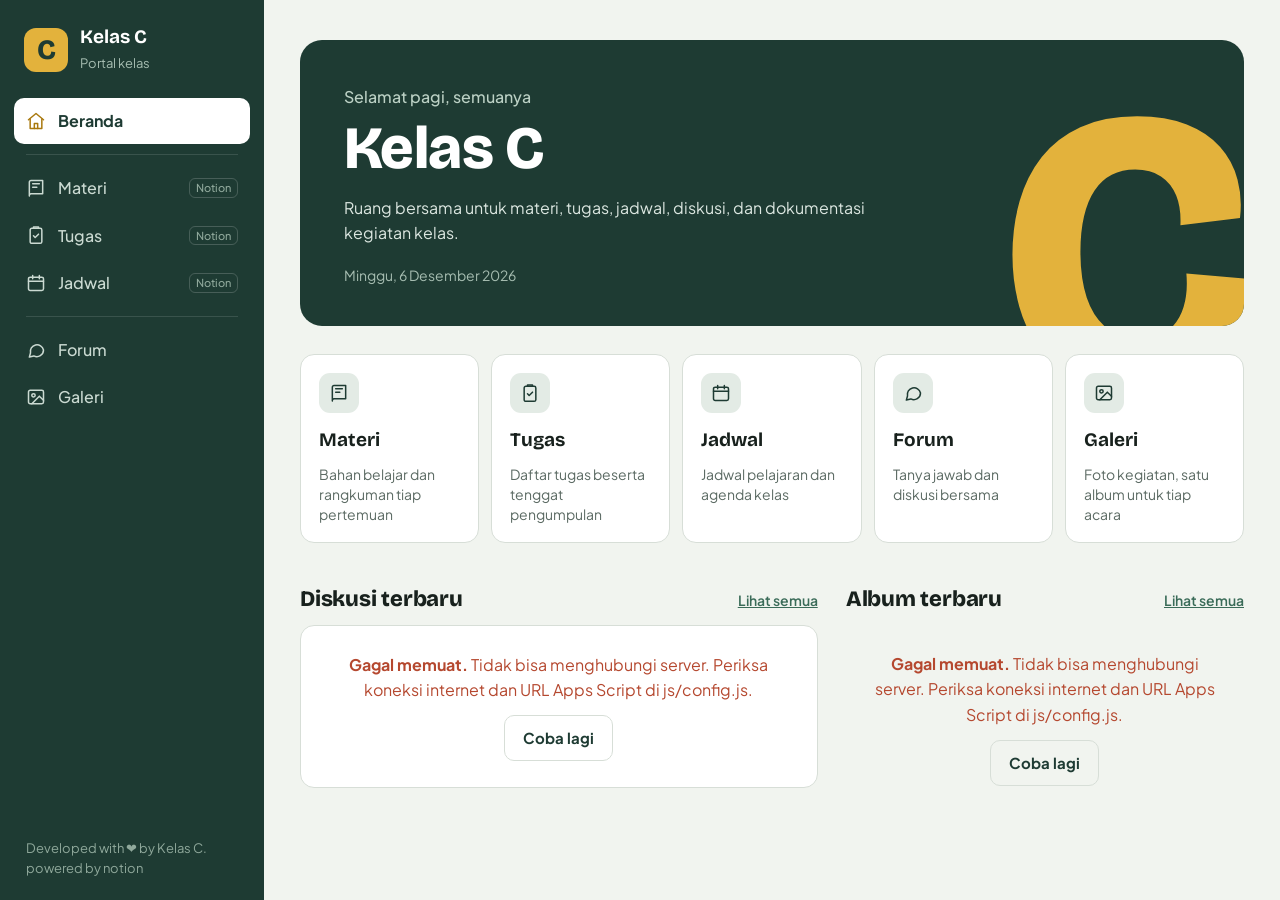
==== commit 9c2f6af0: "revis 2" ====
--- a/index.html
+++ b/index.html
@@ -18,10 +18,10 @@
   <aside class="sidebar" id="sidebar" aria-label="Menu utama">
     <a class="merek" href="#beranda">
       <span class="merek-huruf" id="merekHuruf">C</span>
-      <span><strong id="merekNama">Kelas C</strong><small>Portal kelas</small></span>
+      <span><strong id="merekNama">C Class</strong><small>Portal kelas</small></span>
     </a>
     <nav class="nav" id="nav"></nav>
-    <p class="sidebar-kaki">Tanpa login. Materi, tugas, dan jadwal dibuka dari Notion.</p>
+    <p class="sidebar-kaki">Developed with ❤️ by Kelas C. powered by notion</p>
   </aside>
   <div class="tirai" id="tirai" hidden></div>
 
